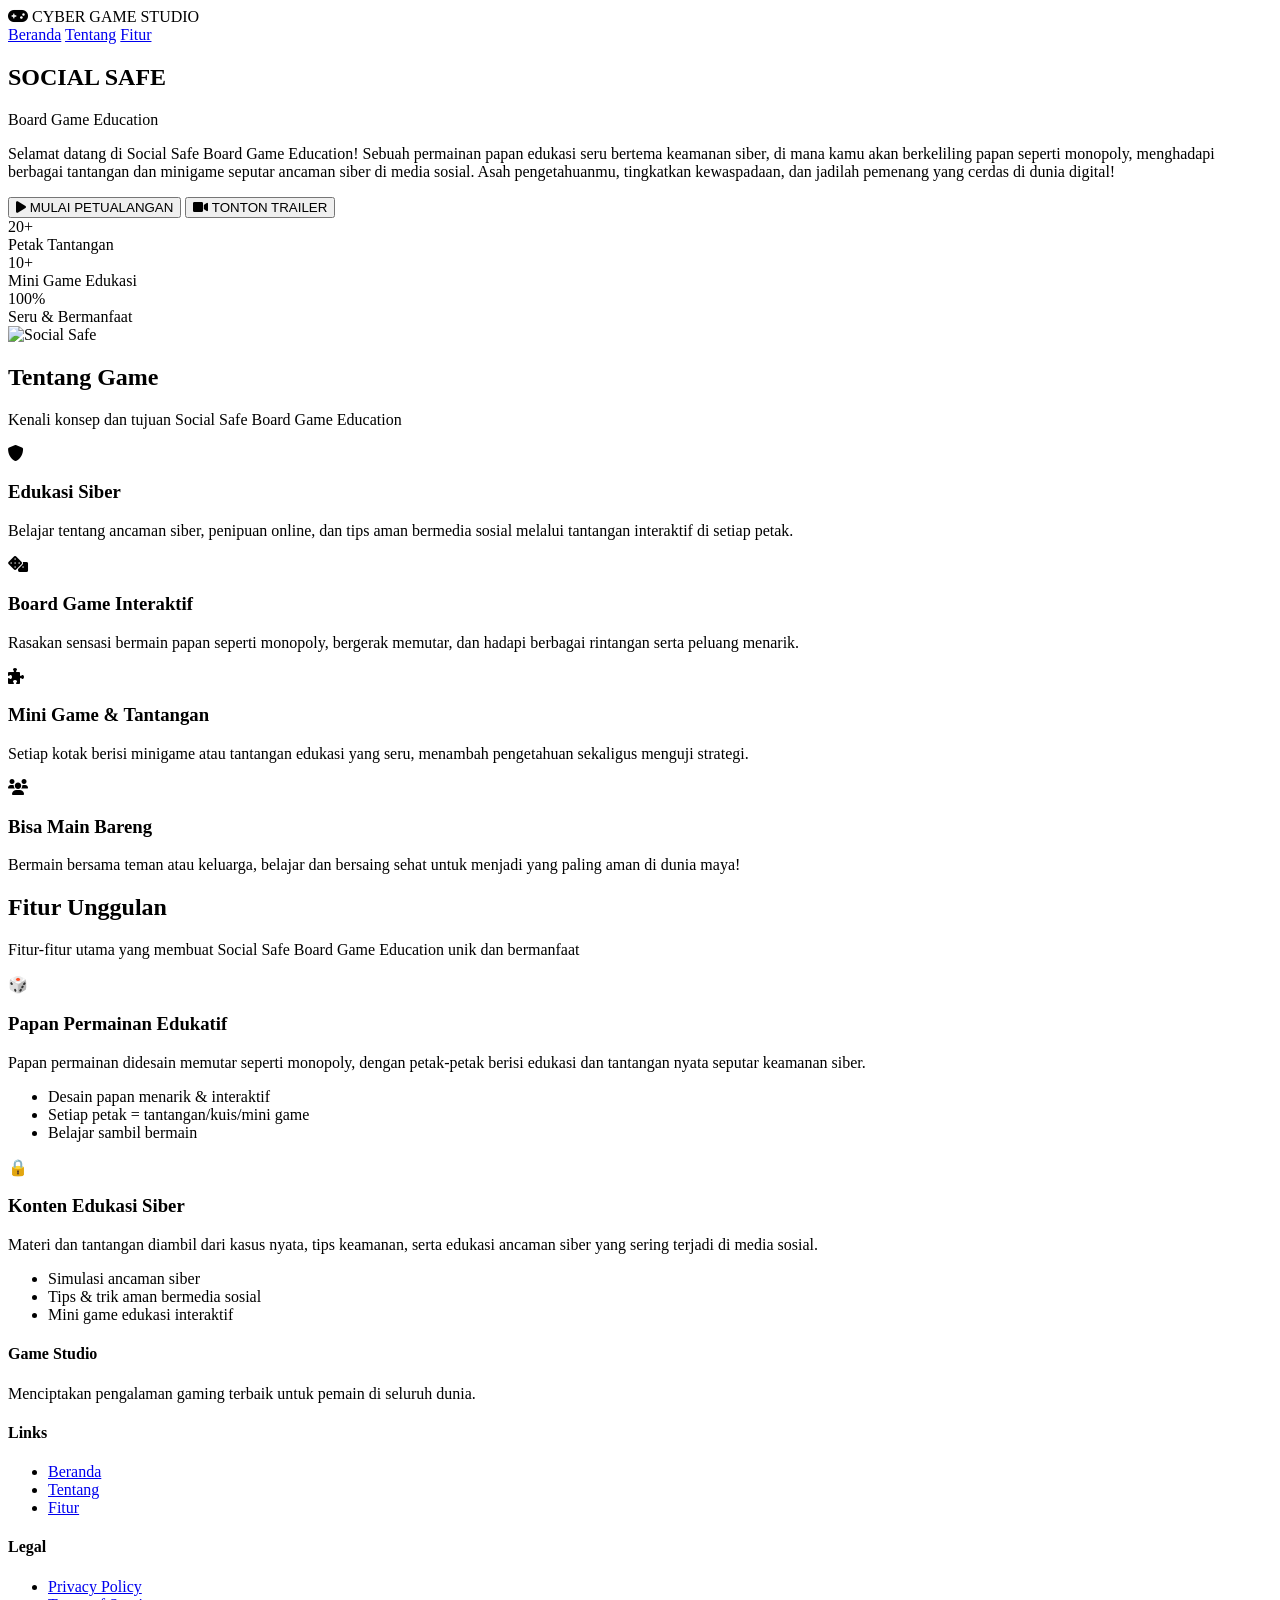
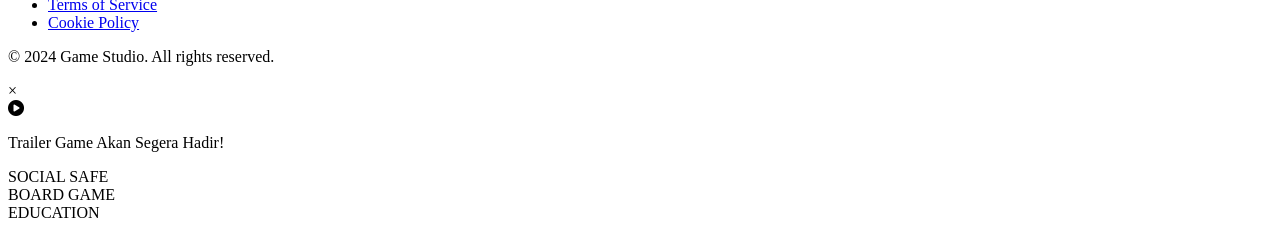
==== index.html @ 61abce4c "1" ====
<!DOCTYPE html>
<html lang="id">
<head>
    <meta charset="UTF-8">
    <meta name="viewport" content="width=device-width, initial-scale=1.0">
    <title>Game Intro - Selamat Datang di Petualangan</title>
    <link rel="stylesheet" href="styles/intro.css">
    <link href="https://fonts.googleapis.com/css2?family=Orbitron:wght@400;700;900&family=Rajdhani:wght@300;400;600;700&display=swap" rel="stylesheet">
    <link rel="stylesheet" href="https://cdnjs.cloudflare.com/ajax/libs/font-awesome/6.0.0/css/all.min.css">
</head>
<body>
    <div class="stars"></div>
    <div class="twinkling"></div>
    
    <div class="container">
        <header class="header">
            <div class="logo">
                <i class="fas fa-gamepad"></i>
                <span>CYBER GAME STUDIO</span>
            </div>
            <nav class="nav">
                <a href="#home" class="nav-link active">Beranda</a>
                <a href="#about" class="nav-link">Tentang</a>
                <a href="#features" class="nav-link">Fitur</a>
            </nav>
        </header>

        <main class="main-content">
            <section id="home" class="hero-section">
                <div class="hero-content">
                    <div class="game-title">
                        <h1 class="title-main">SOCIAL SAFE</h1>
                        <div class="title-subtitle">Board Game Education</div>
                    </div>
                    
                    <div class="hero-description">
                        <p>Selamat datang di Social Safe Board Game Education! Sebuah permainan papan edukasi seru bertema keamanan siber, di mana kamu akan berkeliling papan seperti monopoly, menghadapi berbagai tantangan dan minigame seputar ancaman siber di media sosial. Asah pengetahuanmu, tingkatkan kewaspadaan, dan jadilah pemenang yang cerdas di dunia digital!</p>
                    </div>

                    <div class="cta-buttons">
                        <button class="btn btn-primary" id="playBtn">
                            <i class="fas fa-play"></i>
                            MULAI PETUALANGAN
                        </button>
                        <button class="btn btn-secondary" id="trailerBtn">
                            <i class="fas fa-video"></i>
                            TONTON TRAILER
                        </button>
                    </div>

                    <div class="hero-stats">
                        <div class="stat-item">
                            <div class="stat-number">20+</div>
                            <div class="stat-label">Petak Tantangan</div>
                        </div>
                        <div class="stat-item">
                            <div class="stat-number">10+</div>
                            <div class="stat-label">Mini Game Edukasi</div>
                        </div>
                        <div class="stat-item">
                            <div class="stat-number">100%</div>
                            <div class="stat-label">Seru & Bermanfaat</div>
                        </div>
                    </div>
                </div>

                <div class="hero-visual">
                    <div class="character-container">
                        <img src="assets/images/profil/socialsafe.png" alt="Social Safe" class="hero-main-image">
                        <!-- Floating elements dihapus -->
                    </div>
                </div>
            </section>

            <section id="about" class="about-section">
                <div class="section-header">
                    <h2>Tentang Game</h2>
                    <p>Kenali konsep dan tujuan Social Safe Board Game Education</p>
                </div>
                
                <div class="features-grid">
                    <div class="feature-card">
                        <div class="feature-icon">
                            <i class="fas fa-shield-alt"></i>
                        </div>
                        <h3>Edukasi Siber</h3>
                        <p>Belajar tentang ancaman siber, penipuan online, dan tips aman bermedia sosial melalui tantangan interaktif di setiap petak.</p>
                    </div>
                    
                    <div class="feature-card">
                        <div class="feature-icon">
                            <i class="fas fa-dice"></i>
                        </div>
                        <h3>Board Game Interaktif</h3>
                        <p>Rasakan sensasi bermain papan seperti monopoly, bergerak memutar, dan hadapi berbagai rintangan serta peluang menarik.</p>
                    </div>
                    
                    <div class="feature-card">
                        <div class="feature-icon">
                            <i class="fas fa-puzzle-piece"></i>
                        </div>
                        <h3>Mini Game & Tantangan</h3>
                        <p>Setiap kotak berisi minigame atau tantangan edukasi yang seru, menambah pengetahuan sekaligus menguji strategi.</p>
                    </div>
                    
                    <div class="feature-card">
                        <div class="feature-icon">
                            <i class="fas fa-users"></i>
                        </div>
                        <h3>Bisa Main Bareng</h3>
                        <p>Bermain bersama teman atau keluarga, belajar dan bersaing sehat untuk menjadi yang paling aman di dunia maya!</p>
                    </div>
                </div>
            </section>

            <section id="features" class="features-section">
                <div class="section-header">
                    <h2>Fitur Unggulan</h2>
                    <p>Fitur-fitur utama yang membuat Social Safe Board Game Education unik dan bermanfaat</p>
                </div>
                
                <div class="features-showcase">
                    <div class="feature-showcase-item">
                        <div class="feature-image">
                            <div class="placeholder-image">🎲</div>
                        </div>
                        <div class="feature-content">
                            <h3>Papan Permainan Edukatif</h3>
                            <p>Papan permainan didesain memutar seperti monopoly, dengan petak-petak berisi edukasi dan tantangan nyata seputar keamanan siber.</p>
                            <ul>
                                <li>Desain papan menarik & interaktif</li>
                                <li>Setiap petak = tantangan/kuis/mini game</li>
                                <li>Belajar sambil bermain</li>
                            </ul>
                        </div>
                    </div>
                    
                    <div class="feature-showcase-item reverse">
                        <div class="feature-image">
                            <div class="placeholder-image">🔒</div>
                        </div>
                        <div class="feature-content">
                            <h3>Konten Edukasi Siber</h3>
                            <p>Materi dan tantangan diambil dari kasus nyata, tips keamanan, serta edukasi ancaman siber yang sering terjadi di media sosial.</p>
                            <ul>
                                <li>Simulasi ancaman siber</li>
                                <li>Tips & trik aman bermedia sosial</li>
                                <li>Mini game edukasi interaktif</li>
                            </ul>
                        </div>
                    </div>
                </div>
            </section>

            <footer class="footer">
                <div class="footer-content">
                    <div class="footer-section">
                        <h4>Game Studio</h4>
                        <p>Menciptakan pengalaman gaming terbaik untuk pemain di seluruh dunia.</p>
                    </div>
                    <div class="footer-section">
                        <h4>Links</h4>
                        <ul>
                            <li><a href="#home">Beranda</a></li>
                            <li><a href="#about">Tentang</a></li>
                            <li><a href="#features">Fitur</a></li>
                        </ul>
                    </div>
                    <div class="footer-section">
                        <h4>Legal</h4>
                        <ul>
                            <li><a href="#">Privacy Policy</a></li>
                            <li><a href="#">Terms of Service</a></li>
                            <li><a href="#">Cookie Policy</a></li>
                        </ul>
                    </div>
                </div>
                <div class="footer-bottom">
                    <p>&copy; 2024 Game Studio. All rights reserved.</p>
                </div>
            </footer>
        </main>

        <!-- Modal untuk trailer -->
        <div id="trailerModal" class="modal">
            <div class="modal-content">
                <span class="close">&times;</span>
                <div class="video-placeholder">
                    <i class="fas fa-play-circle"></i>
                    <p>Trailer Game Akan Segera Hadir!</p>
                </div>
            </div>
        </div>

        <div class="loading-overlay" id="loadingOverlay">
            <div class="loading-content">
                <div class="loading-title">
                    <span class="loading-geometry">SOCIAL SAFE</span><br>
                    <span class="loading-vibes">BOARD GAME</span><br>
                    <span class="loading-monster">EDUCATION</span>
                </div>
                <div class="loading-bar">
                    <div class="loading-progress" id="loadingProgress"></div>
                </div>
            </div>
        </div>

        <script src="scripts/intro.js"></script>
    </div>
</body>
</html>
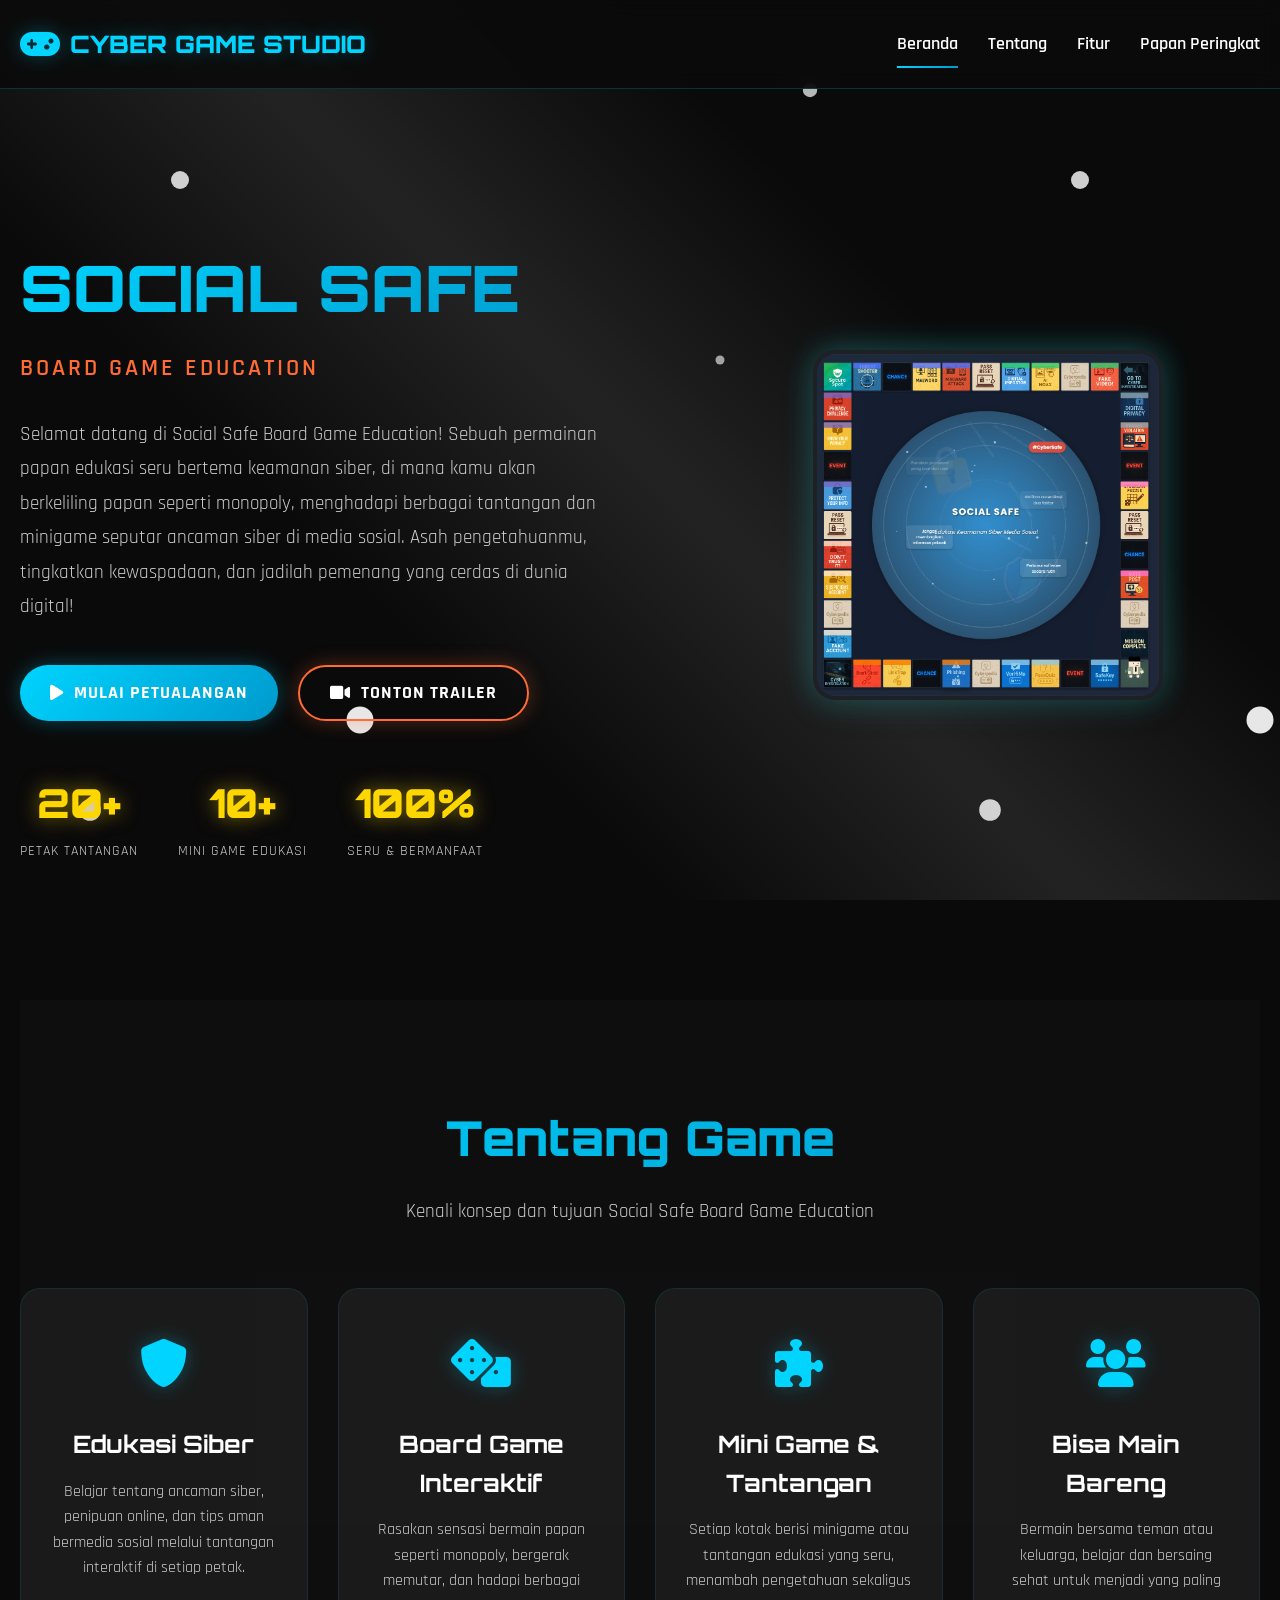
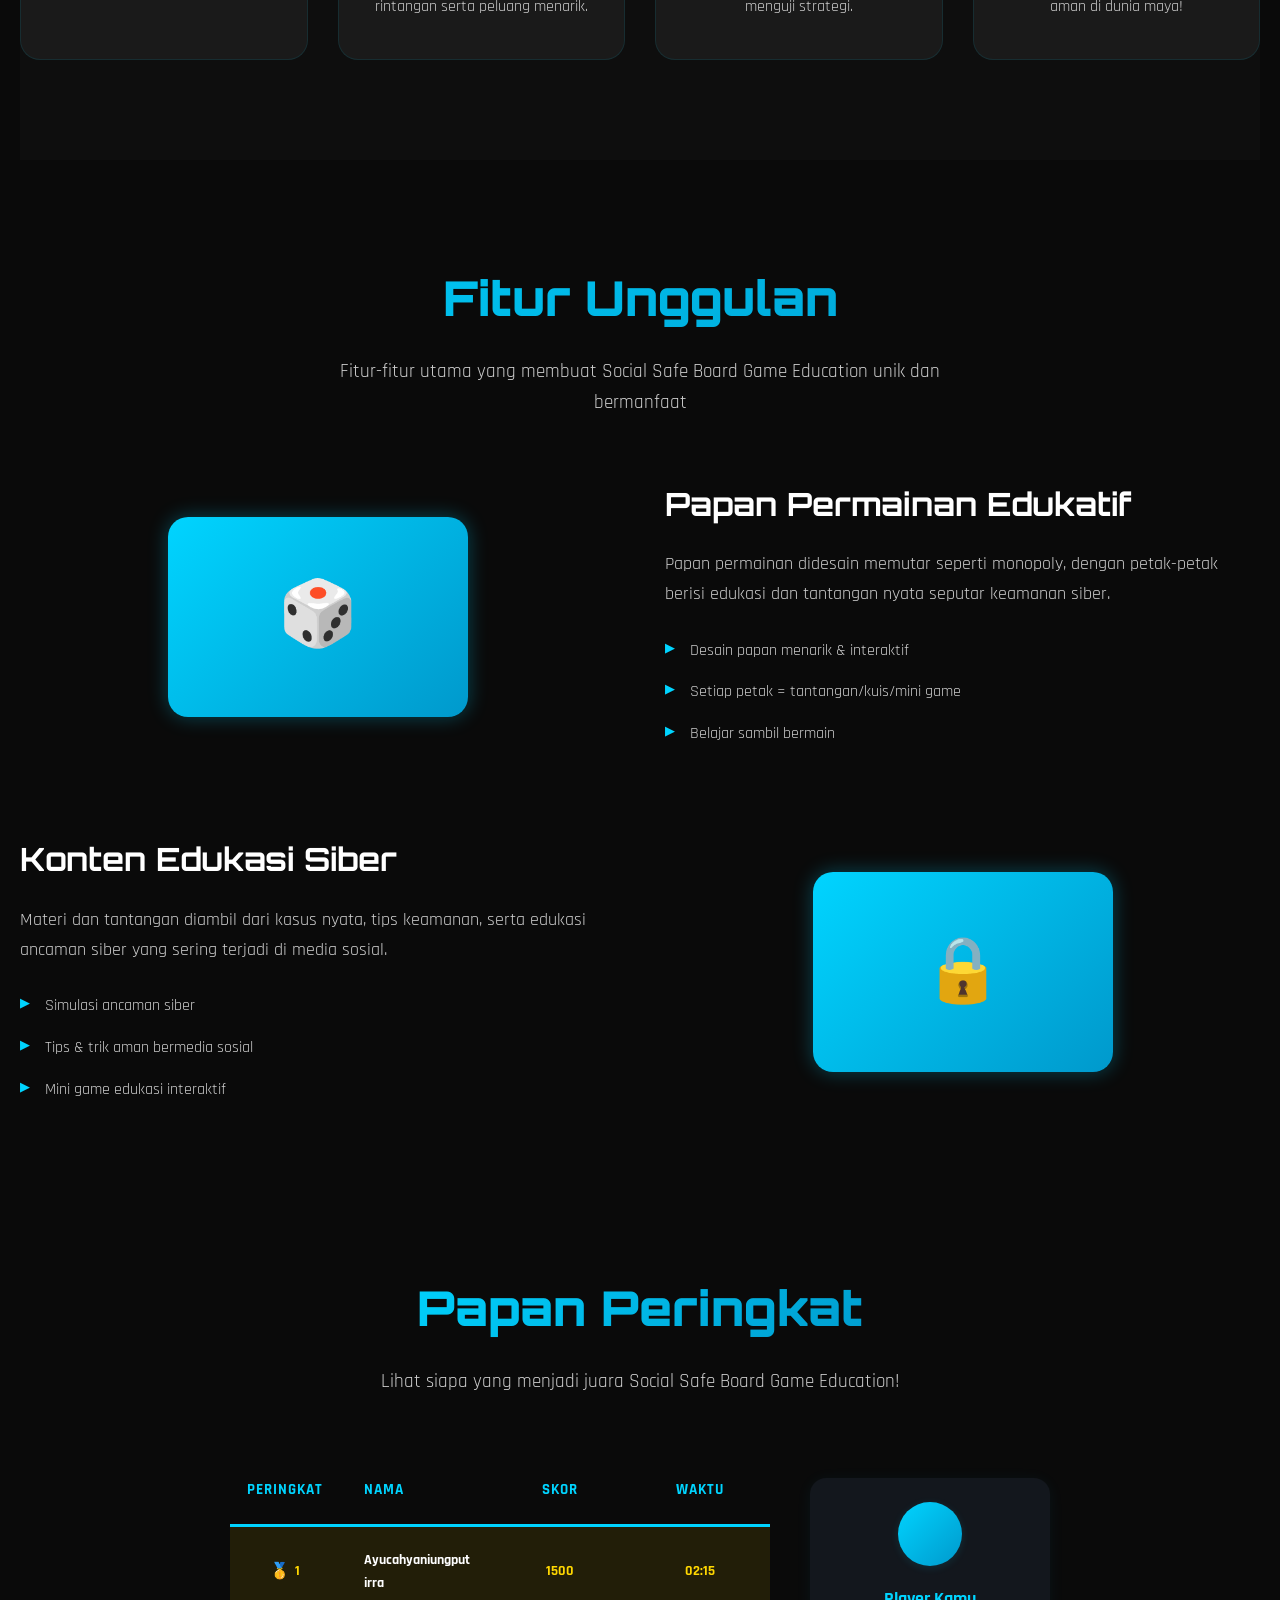
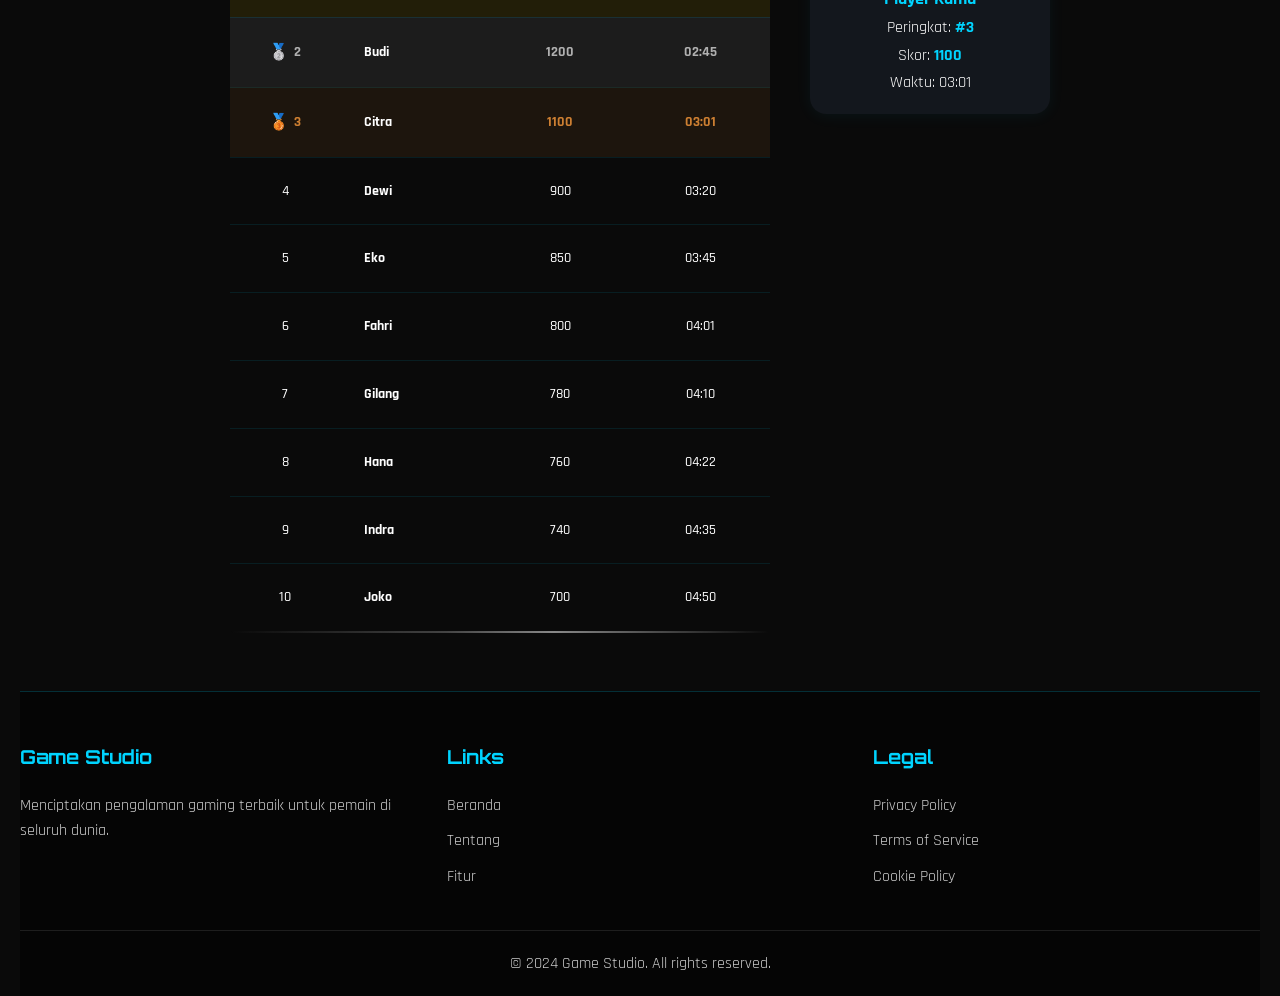
==== commit 6a650ce3: "htmlterbaru" ====
--- a/index.html
+++ b/index.html
@@ -5,6 +5,7 @@
     <meta name="viewport" content="width=device-width, initial-scale=1.0">
     <title>Game Intro - Selamat Datang di Petualangan</title>
     <link rel="stylesheet" href="styles/intro.css">
+    <link rel="stylesheet" href="styles/scrollbar.css">
     <link href="https://fonts.googleapis.com/css2?family=Orbitron:wght@400;700;900&family=Rajdhani:wght@300;400;600;700&display=swap" rel="stylesheet">
     <link rel="stylesheet" href="https://cdnjs.cloudflare.com/ajax/libs/font-awesome/6.0.0/css/all.min.css">
 </head>
@@ -22,6 +23,7 @@
                 <a href="#home" class="nav-link active">Beranda</a>
                 <a href="#about" class="nav-link">Tentang</a>
                 <a href="#features" class="nav-link">Fitur</a>
+                <a href="#leaderboard" class="nav-link">Papan Peringkat</a>
             </nav>
         </header>
 
@@ -152,6 +154,105 @@
                 </div>
             </section>
 
+            <!-- Leaderboard Section Start -->
+            <section id="leaderboard" class="leaderboard-section">
+                <div class="section-header">
+                    <h2>Papan Peringkat</h2>
+                    <p>Lihat siapa yang menjadi juara Social Safe Board Game Education!</p>
+                </div>
+                <div class="leaderboard-wrapper">
+                    <!-- Kolom Kiri: Tabel Peringkat -->
+                    <div class="leaderboard-table-container">
+                        <table class="leaderboard-table">
+                            <thead>
+                                <tr>
+                                    <th>Peringkat</th>
+                                    <th>Nama</th>
+                                    <th>Skor</th>
+                                    <th>Waktu</th>
+                                </tr>
+                            </thead>
+                            <tbody>
+                                <tr class="rank-1">
+                                    <td><span class="medal medal-gold">🥇</span> 1</td>
+                                    <td>Ayucahyaniungputirra</td>
+                                    <td>1500</td>
+                                    <td>02:15</td>
+                                </tr>
+                                <tr class="rank-2">
+                                    <td><span class="medal medal-silver">🥈</span> 2</td>
+                                    <td>Budi</td>
+                                    <td>1200</td>
+                                    <td>02:45</td>
+                                </tr>
+                                <tr class="rank-3">
+                                    <td><span class="medal medal-bronze">🥉</span> 3</td>
+                                    <td>Citra</td>
+                                    <td>1100</td>
+                                    <td>03:01</td>
+                                </tr>
+                                <tr>
+                                    <td>4</td>
+                                    <td>Dewi</td>
+                                    <td>900</td>
+                                    <td>03:20</td>
+                                </tr>
+                                <tr>
+                                    <td>5</td>
+                                    <td>Eko</td>
+                                    <td>850</td>
+                                    <td>03:45</td>
+                                </tr>
+                                <tr>
+                                    <td>6</td>
+                                    <td>Fahri</td>
+                                    <td>800</td>
+                                    <td>04:01</td>
+                                </tr>
+                                <tr>
+                                    <td>7</td>
+                                    <td>Gilang</td>
+                                    <td>780</td>
+                                    <td>04:10</td>
+                                </tr>
+                                <tr>
+                                    <td>8</td>
+                                    <td>Hana</td>
+                                    <td>760</td>
+                                    <td>04:22</td>
+                                </tr>
+                                <tr>
+                                    <td>9</td>
+                                    <td>Indra</td>
+                                    <td>740</td>
+                                    <td>04:35</td>
+                                </tr>
+                                <tr>
+                                    <td>10</td>
+                                    <td>Joko</td>
+                                    <td>700</td>
+                                    <td>04:50</td>
+                                </tr>
+                            </tbody>
+                        </table>
+                        <div class="leaderboard-divider"></div>
+                    </div>
+                    <!-- Kolom Kanan: Profil Player -->
+                    <div class="leaderboard-profile">
+                        <div class="profile-card">
+                            <div class="profile-avatar"></div>
+                            <div class="profile-info">
+                                <div class="profile-name">Player Kamu</div>
+                                <div class="profile-rank">Peringkat: <span>#3</span></div>
+                                <div class="profile-score">Skor: <span>1100</span></div>
+                                <div class="profile-time">Waktu: <span>03:01</span></div>
+                            </div>
+                        </div>
+                    </div>
+                </div>
+            </section>
+            <!-- Leaderboard Section End -->
+
             <footer class="footer">
                 <div class="footer-content">
                     <div class="footer-section">
--- a/styles/intro.css
+++ b/styles/intro.css
@@ -0,0 +1,1375 @@
+/* Reset dan Base Styles */
+* {
+    margin: 0;
+    padding: 0;
+    box-sizing: border-box;
+    scrollbar-width: none; /* Firefox */
+    -ms-overflow-style: none; /* Internet Explorer 10+ */
+}
+
+*::-webkit-scrollbar {
+    display: none; /* Chrome, Safari, Opera */
+}
+
+:root {
+    --primary-color: #00d4ff;
+    --secondary-color: #ff6b35;
+    --accent-color: #ffd700;
+    --dark-bg: #0a0a0a;
+    --darker-bg: #050505;
+    --text-light: #ffffff;
+    --text-gray: #cccccc;
+    --gradient-primary: linear-gradient(135deg, #00d4ff 0%, #0099cc 100%);
+    --gradient-secondary: linear-gradient(135deg, #ff6b35 0%, #ff4500 100%);
+    --gradient-accent: linear-gradient(135deg, #ffd700 0%, #ffb347 100%);
+    --shadow-glow: 0 0 20px rgba(0, 212, 255, 0.3);
+    --shadow-glow-secondary: 0 0 20px rgba(255, 107, 53, 0.3);
+}
+
+body {
+    font-family: 'Rajdhani', sans-serif;
+    background: var(--dark-bg);
+    color: var(--text-light);
+    overflow-x: hidden;
+    line-height: 1.6;
+    scrollbar-width: none;
+    -ms-overflow-style: none;
+}
+
+body::-webkit-scrollbar {
+    display: none;
+}
+
+/* Animated Background */
+.stars {
+    position: fixed;
+    top: 0;
+    left: 0;
+    width: 100%;
+    height: 100%;
+    background: transparent url('data:image/svg+xml,<svg xmlns="http://www.w3.org/2000/svg" viewBox="0 0 100 100"><circle cx="20" cy="20" r="1" fill="white" opacity="0.8"/><circle cx="80" cy="40" r="0.5" fill="white" opacity="0.6"/><circle cx="40" cy="80" r="1.5" fill="white" opacity="0.9"/><circle cx="90" cy="10" r="0.8" fill="white" opacity="0.7"/><circle cx="10" cy="90" r="1.2" fill="white" opacity="0.8"/></svg>') repeat;
+    animation: twinkle 20s linear infinite;
+    z-index: -2;
+}
+
+.twinkling {
+    position: fixed;
+    top: 0;
+    left: 0;
+    width: 100%;
+    height: 100%;
+    background: linear-gradient(45deg, transparent 30%, rgba(255, 255, 255, 0.1) 50%, transparent 70%);
+    animation: twinkle 15s ease-in-out infinite;
+    z-index: -1;
+}
+
+@keyframes twinkle {
+    0%, 100% { opacity: 0.3; }
+    50% { opacity: 0.8; }
+}
+
+/* Container */
+.container {
+    max-width: 1400px;
+    margin: 0 auto;
+    padding: 0 20px;
+}
+
+/* Header */
+.header {
+    display: flex;
+    justify-content: space-between;
+    align-items: center;
+    padding: 20px 20px;
+    position: fixed;
+    top: 0;
+    left: 0;
+    right: 0;
+    z-index: 1000;
+    background: rgba(10, 10, 10, 0.9);
+    backdrop-filter: blur(10px);
+    border-bottom: 1px solid rgba(0, 212, 255, 0.2);
+    transition: all 0.3s ease;
+}
+
+.logo {
+    display: flex;
+    align-items: center;
+    gap: 10px;
+    font-family: 'Orbitron', monospace;
+    font-weight: 900;
+    font-size: 1.5rem;
+    color: var(--primary-color);
+    text-shadow: var(--shadow-glow);
+}
+
+.logo i {
+    font-size: 2rem;
+    animation: pulse 2s ease-in-out infinite;
+}
+
+@keyframes pulse {
+    0%, 100% { transform: scale(1); }
+    50% { transform: scale(1.1); }
+}
+
+.nav {
+    display: flex;
+    gap: 30px;
+}
+
+.nav-link {
+    color: var(--text-light);
+    text-decoration: none;
+    font-weight: 600;
+    font-size: 1.1rem;
+    position: relative;
+    transition: all 0.3s ease;
+    padding: 10px 0;
+}
+
+.nav-link::after {
+    content: '';
+    position: absolute;
+    bottom: 0;
+    left: 0;
+    width: 0;
+    height: 2px;
+    background: var(--gradient-primary);
+    transition: width 0.3s ease;
+}
+
+.nav-link:hover::after,
+.nav-link.active::after {
+    width: 100%;
+}
+
+.nav-link:hover {
+    color: var(--primary-color);
+    text-shadow: var(--shadow-glow);
+}
+
+/* Main Content */
+.main-content {
+    padding-top: 100px;
+}
+
+/* Hero Section */
+.hero-section {
+    min-height: 100vh;
+    display: flex;
+    align-items: center;
+    justify-content: space-between;
+    gap: 50px;
+    padding: 50px 0;
+}
+
+.hero-content {
+    flex: 1;
+    max-width: 600px;
+}
+
+.game-title {
+    margin-bottom: 30px;
+}
+
+.title-main {
+    font-family: 'Orbitron', monospace;
+    font-size: 4rem;
+    font-weight: 900;
+    background: var(--gradient-primary);
+    -webkit-background-clip: text;
+    -webkit-text-fill-color: transparent;
+    background-clip: text;
+    margin-bottom: 10px;
+    animation: glow 2s ease-in-out infinite alternate;
+}
+
+@keyframes glow {
+    from { text-shadow: 0 0 20px rgba(0, 212, 255, 0.5); }
+    to { text-shadow: 0 0 30px rgba(0, 212, 255, 0.8), 0 0 40px rgba(0, 212, 255, 0.3); }
+}
+
+.title-subtitle {
+    font-size: 1.5rem;
+    color: var(--secondary-color);
+    font-weight: 600;
+    text-transform: uppercase;
+    letter-spacing: 3px;
+    animation: slideInLeft 1s ease-out;
+}
+
+@keyframes slideInLeft {
+    from {
+        opacity: 0;
+        transform: translateX(-50px);
+    }
+    to {
+        opacity: 1;
+        transform: translateX(0);
+    }
+}
+
+.hero-description {
+    margin-bottom: 40px;
+    font-size: 1.2rem;
+    color: var(--text-gray);
+    line-height: 1.8;
+    animation: fadeInUp 1s ease-out 0.3s both;
+}
+
+@keyframes fadeInUp {
+    from {
+        opacity: 0;
+        transform: translateY(30px);
+    }
+    to {
+        opacity: 1;
+        transform: translateY(0);
+    }
+}
+
+.cta-buttons {
+    display: flex;
+    gap: 20px;
+    margin-bottom: 50px;
+    animation: fadeInUp 1s ease-out 0.6s both;
+}
+
+.btn {
+    padding: 15px 30px;
+    border: none;
+    border-radius: 50px;
+    font-family: 'Rajdhani', sans-serif;
+    font-weight: 700;
+    font-size: 1.1rem;
+    text-transform: uppercase;
+    letter-spacing: 1px;
+    cursor: pointer;
+    transition: all 0.3s ease;
+    display: flex;
+    align-items: center;
+    gap: 10px;
+    position: relative;
+    overflow: hidden;
+}
+
+.btn::before {
+    content: '';
+    position: absolute;
+    top: 0;
+    left: -100%;
+    width: 100%;
+    height: 100%;
+    background: linear-gradient(90deg, transparent, rgba(255, 255, 255, 0.2), transparent);
+    transition: left 0.5s ease;
+}
+
+.btn:hover::before {
+    left: 100%;
+}
+
+.btn-primary {
+    background: var(--gradient-primary);
+    color: var(--text-light);
+    box-shadow: var(--shadow-glow);
+}
+
+.btn-primary:hover {
+    transform: translateY(-3px);
+    box-shadow: 0 10px 30px rgba(0, 212, 255, 0.4);
+}
+
+.btn-secondary {
+    background: transparent;
+    color: var(--text-light);
+    border: 2px solid var(--secondary-color);
+    box-shadow: var(--shadow-glow-secondary);
+}
+
+.btn-secondary:hover {
+    background: var(--gradient-secondary);
+    transform: translateY(-3px);
+    box-shadow: 0 10px 30px rgba(255, 107, 53, 0.4);
+}
+
+.hero-stats {
+    display: flex;
+    gap: 40px;
+    animation: fadeInUp 1s ease-out 0.9s both;
+}
+
+.stat-item {
+    text-align: center;
+}
+
+.stat-number {
+    font-family: 'Orbitron', monospace;
+    font-size: 2.5rem;
+    font-weight: 900;
+    color: var(--accent-color);
+    text-shadow: 0 0 20px rgba(255, 215, 0, 0.5);
+    margin-bottom: 5px;
+}
+
+.stat-label {
+    font-size: 0.9rem;
+    color: var(--text-gray);
+    text-transform: uppercase;
+    letter-spacing: 1px;
+}
+
+/* Hero Visual */
+.hero-visual {
+    flex: 1;
+    display: flex;
+    justify-content: center;
+    align-items: center;
+    position: relative;
+}
+
+.character-container {
+    position: relative;
+    width: 300px;
+    height: 400px;
+}
+
+.character {
+    position: relative;
+    width: 100%;
+    height: 100%;
+    animation: float 3s ease-in-out infinite;
+}
+
+@keyframes float {
+    0%, 100% { transform: translateY(0px); }
+    50% { transform: translateY(-20px); }
+}
+
+.character-body {
+    position: absolute;
+    bottom: 0;
+    left: 50%;
+    transform: translateX(-50%);
+    width: 80px;
+    height: 120px;
+    background: var(--gradient-primary);
+    border-radius: 40px 40px 20px 20px;
+    box-shadow: var(--shadow-glow);
+}
+
+.character-head {
+    position: absolute;
+    bottom: 120px;
+    left: 50%;
+    transform: translateX(-50%);
+    width: 60px;
+    height: 60px;
+    background: var(--gradient-secondary);
+    border-radius: 50%;
+    box-shadow: var(--shadow-glow-secondary);
+}
+
+.character-weapon {
+    position: absolute;
+    top: 50%;
+    right: -20px;
+    width: 100px;
+    height: 10px;
+    background: var(--gradient-accent);
+    border-radius: 5px;
+    transform: rotate(-45deg);
+    box-shadow: 0 0 20px rgba(255, 215, 0, 0.5);
+    animation: swing 2s ease-in-out infinite;
+}
+
+@keyframes swing {
+    0%, 100% { transform: rotate(-45deg); }
+    50% { transform: rotate(-35deg); }
+}
+
+.floating-elements {
+    position: absolute;
+    top: 0;
+    left: 0;
+    width: 100%;
+    height: 100%;
+}
+
+/* Hilangkan animasi pada .floating-item */
+.floating-item {
+    /* Hapus animation dan transform */
+    position: absolute;
+    font-size: 2rem;
+    /* Atur posisi jika perlu, tapi tanpa animasi */
+}
+/* Hapus @keyframes atau aturan animasi floating jika ada */
+
+.floating-item:nth-child(1) { top: 10%; left: 10%; }
+.floating-item:nth-child(2) { top: 20%; right: 15%; }
+.floating-item:nth-child(3) { bottom: 30%; left: 5%; }
+.floating-item:nth-child(4) { bottom: 20%; right: 10%; }
+
+/* Section Styles */
+.section-header {
+    text-align: center;
+    margin-bottom: 60px;
+}
+
+.section-header h2 {
+    font-family: 'Orbitron', monospace;
+    font-size: 3rem;
+    font-weight: 900;
+    background: var(--gradient-primary);
+    -webkit-background-clip: text;
+    -webkit-text-fill-color: transparent;
+    background-clip: text;
+    margin-bottom: 20px;
+}
+
+.section-header p {
+    font-size: 1.2rem;
+    color: var(--text-gray);
+    max-width: 600px;
+    margin: 0 auto;
+}
+
+/* About Section */
+.about-section {
+    padding: 100px 0;
+    background: rgba(255, 255, 255, 0.02);
+}
+
+.features-grid {
+    display: grid;
+    grid-template-columns: repeat(auto-fit, minmax(280px, 1fr));
+    gap: 30px;
+}
+
+.feature-card {
+    background: rgba(255, 255, 255, 0.05);
+    padding: 40px 30px;
+    border-radius: 20px;
+    text-align: center;
+    border: 1px solid rgba(0, 212, 255, 0.1);
+    transition: all 0.3s ease;
+    position: relative;
+    overflow: hidden;
+}
+
+.feature-card::before {
+    content: '';
+    position: absolute;
+    top: 0;
+    left: -100%;
+    width: 100%;
+    height: 100%;
+    background: linear-gradient(90deg, transparent, rgba(0, 212, 255, 0.1), transparent);
+    transition: left 0.5s ease;
+}
+
+.feature-card:hover::before {
+    left: 100%;
+}
+
+.feature-card:hover {
+    transform: translateY(-10px);
+    border-color: var(--primary-color);
+    box-shadow: var(--shadow-glow);
+}
+
+.feature-icon {
+    font-size: 3rem;
+    color: var(--primary-color);
+    margin-bottom: 20px;
+    text-shadow: var(--shadow-glow);
+}
+
+.feature-card h3 {
+    font-family: 'Orbitron', monospace;
+    font-size: 1.5rem;
+    margin-bottom: 15px;
+    color: var(--text-light);
+}
+
+.feature-card p {
+    color: var(--text-gray);
+    line-height: 1.6;
+}
+
+/* Features Section */
+.features-section {
+    padding: 100px 0;
+}
+
+.features-showcase {
+    display: flex;
+    flex-direction: column;
+    gap: 80px;
+}
+
+.feature-showcase-item {
+    display: flex;
+    align-items: center;
+    gap: 50px;
+}
+
+.feature-showcase-item.reverse {
+    flex-direction: row-reverse;
+}
+
+.feature-image {
+    flex: 1;
+    display: flex;
+    justify-content: center;
+}
+
+.placeholder-image {
+    width: 300px;
+    height: 200px;
+    background: var(--gradient-primary);
+    border-radius: 20px;
+    display: flex;
+    align-items: center;
+    justify-content: center;
+    font-size: 4rem;
+    box-shadow: var(--shadow-glow);
+    animation: pulse 2s ease-in-out infinite;
+}
+
+.feature-content {
+    flex: 1;
+}
+
+.feature-content h3 {
+    font-family: 'Orbitron', monospace;
+    font-size: 2rem;
+    margin-bottom: 20px;
+    color: var(--text-light);
+}
+
+.feature-content p {
+    font-size: 1.1rem;
+    color: var(--text-gray);
+    margin-bottom: 20px;
+    line-height: 1.7;
+}
+
+.feature-content ul {
+    list-style: none;
+}
+
+.feature-content li {
+    padding: 8px 0;
+    color: var(--text-gray);
+    position: relative;
+    padding-left: 25px;
+}
+
+.feature-content li::before {
+    content: '▶';
+    position: absolute;
+    left: 0;
+    color: var(--primary-color);
+    font-size: 0.8rem;
+}
+
+/* Contact Section */
+.contact-section {
+    padding: 100px 0;
+    background: rgba(255, 255, 255, 0.02);
+}
+
+.contact-content {
+    display: flex;
+    justify-content: space-between;
+    align-items: center;
+    gap: 50px;
+}
+
+.contact-info {
+    flex: 1;
+}
+
+.contact-item {
+    display: flex;
+    align-items: center;
+    gap: 20px;
+    margin-bottom: 30px;
+    padding: 20px;
+    background: rgba(255, 255, 255, 0.05);
+    border-radius: 15px;
+    border: 1px solid rgba(0, 212, 255, 0.1);
+    transition: all 0.3s ease;
+}
+
+.contact-item:hover {
+    border-color: var(--primary-color);
+    box-shadow: var(--shadow-glow);
+    transform: translateX(10px);
+}
+
+.contact-item i {
+    font-size: 2rem;
+    color: var(--primary-color);
+    text-shadow: var(--shadow-glow);
+}
+
+.contact-item h4 {
+    font-family: 'Orbitron', monospace;
+    margin-bottom: 5px;
+    color: var(--text-light);
+}
+
+.contact-item p {
+    color: var(--text-gray);
+}
+
+.social-links {
+    display: flex;
+    gap: 20px;
+    flex-wrap: wrap;
+}
+
+.social-link {
+    width: 60px;
+    height: 60px;
+    background: var(--gradient-primary);
+    border-radius: 50%;
+    display: flex;
+    align-items: center;
+    justify-content: center;
+    color: var(--text-light);
+    text-decoration: none;
+    font-size: 1.5rem;
+    transition: all 0.3s ease;
+    box-shadow: var(--shadow-glow);
+}
+
+.social-link:hover {
+    transform: translateY(-5px) scale(1.1);
+    box-shadow: 0 10px 30px rgba(0, 212, 255, 0.4);
+}
+
+/* Footer */
+.footer {
+    background: var(--darker-bg);
+    padding: 50px 0 20px;
+    border-top: 1px solid rgba(0, 212, 255, 0.2);
+}
+
+.footer-content {
+    display: grid;
+    grid-template-columns: repeat(auto-fit, minmax(250px, 1fr));
+    gap: 40px;
+    margin-bottom: 30px;
+}
+
+.footer-section h4 {
+    font-family: 'Orbitron', monospace;
+    color: var(--primary-color);
+    margin-bottom: 20px;
+    font-size: 1.2rem;
+}
+
+.footer-section p {
+    color: var(--text-gray);
+    line-height: 1.6;
+}
+
+.footer-section ul {
+    list-style: none;
+}
+
+.footer-section li {
+    margin-bottom: 10px;
+}
+
+.footer-section a {
+    color: var(--text-gray);
+    text-decoration: none;
+    transition: color 0.3s ease;
+}
+
+.footer-section a:hover {
+    color: var(--primary-color);
+}
+
+.footer-bottom {
+    text-align: center;
+    padding-top: 20px;
+    border-top: 1px solid rgba(255, 255, 255, 0.1);
+    color: var(--text-gray);
+}
+
+/* Modal */
+.modal {
+    display: none;
+    position: fixed;
+    z-index: 2000;
+    left: 0;
+    top: 0;
+    width: 100%;
+    height: 100%;
+    background-color: rgba(0, 0, 0, 0.8);
+    backdrop-filter: blur(5px);
+}
+
+.modal-content {
+    background: var(--darker-bg);
+    margin: 5% auto;
+    padding: 30px;
+    border: 1px solid var(--primary-color);
+    border-radius: 20px;
+    width: 80%;
+    max-width: 600px;
+    position: relative;
+    box-shadow: var(--shadow-glow);
+}
+
+.close {
+    color: var(--text-gray);
+    float: right;
+    font-size: 2rem;
+    font-weight: bold;
+    cursor: pointer;
+    transition: color 0.3s ease;
+}
+
+.close:hover {
+    color: var(--primary-color);
+}
+
+.video-placeholder {
+    text-align: center;
+    padding: 60px 20px;
+    color: var(--text-gray);
+}
+
+.video-placeholder i {
+    font-size: 4rem;
+    color: var(--primary-color);
+    margin-bottom: 20px;
+    display: block;
+}
+
+/* Responsive Design */
+@media (max-width: 768px) {
+    .header {
+        flex-direction: column;
+        gap: 20px;
+        padding: 15px 20px;
+    }
+    
+    .nav {
+        gap: 20px;
+    }
+    
+    .hero-section {
+        flex-direction: column;
+        text-align: center;
+        gap: 30px;
+    }
+    
+    .title-main {
+        font-size: 2.5rem;
+    }
+    
+    .cta-buttons {
+        flex-direction: column;
+        align-items: center;
+    }
+    
+    .hero-stats {
+        justify-content: center;
+    }
+    
+    .feature-showcase-item,
+    .feature-showcase-item.reverse {
+        flex-direction: column;
+        text-align: center;
+    }
+    
+    .contact-content {
+        flex-direction: column;
+        text-align: center;
+    }
+    
+    .social-links {
+        justify-content: center;
+    }
+}
+
+@media (max-width: 480px) {
+    .container {
+        padding: 0 15px;
+    }
+    
+    .title-main {
+        font-size: 2rem;
+    }
+    
+    .hero-stats {
+        flex-direction: column;
+        gap: 20px;
+    }
+    
+    .features-grid {
+        grid-template-columns: 1fr;
+    }
+    
+    .header {
+        padding: 15px 15px;
+    }
+}
+
+/* Scroll Animations */
+.fade-in {
+    opacity: 0;
+    transform: translateY(30px);
+    transition: all 0.6s ease;
+}
+
+.fade-in.visible {
+    opacity: 1;
+    transform: translateY(0);
+}
+
+/* Smooth Scrolling */
+html {
+    scroll-behavior: smooth;
+    scrollbar-width: none;
+    -ms-overflow-style: none;
+}
+
+html::-webkit-scrollbar {
+    display: none;
+}
+
+/* Loading Animation */
+.loading {
+    position: fixed;
+    top: 0;
+    left: 0;
+    width: 100%;
+    height: 100%;
+    background: var(--dark-bg);
+    display: flex;
+    justify-content: center;
+    align-items: center;
+    z-index: 9999;
+    transition: opacity 0.5s ease;
+}
+
+.loading.hidden {
+    opacity: 0;
+    pointer-events: none;
+}
+
+.loading-spinner {
+    width: 50px;
+    height: 50px;
+    border: 3px solid rgba(0, 212, 255, 0.3);
+    border-top: 3px solid var(--primary-color);
+    border-radius: 50%;
+    animation: spin 1s linear infinite;
+}
+
+@keyframes spin {
+    0% { transform: rotate(0deg); }
+    100% { transform: rotate(360deg); }
+}
+
+/* Loading Overlay */
+.loading-overlay {
+    position: fixed;
+    top: 0;
+    left: 0;
+    width: 100vw;
+    height: 100vh;
+    background: radial-gradient(ellipse at 60% 30%, #1a2233 0%, #0a0f18 60%, #0a0f18 100%);
+    z-index: 3000;
+    display: flex;
+    align-items: center;
+    justify-content: center;
+    flex-direction: column;
+    transition: opacity 0.5s;
+    overflow: hidden;
+}
+.loading-overlay::before {
+    content: '';
+    position: absolute;
+    top: -10%;
+    left: -10%;
+    width: 120vw;
+    height: 120vh;
+    background: url('data:image/svg+xml;utf8,<svg width="100%25" height="100%25" xmlns="http://www.w3.org/2000/svg"><radialGradient id="g1" cx="60%" cy="30%" r="80%"><stop offset="0%25" stop-color="%236a1a4c" stop-opacity="0.5"/><stop offset="60%25" stop-color="%230a0f18" stop-opacity="0.2"/><stop offset="100%25" stop-color="%230a0f18" stop-opacity="0.0"/></radialGradient><ellipse cx="60%" cy="30%" rx="60%" ry="30%" fill="url(%23g1)"/><radialGradient id="g2" cx="80%" cy="10%" r="60%"><stop offset="0%25" stop-color="%2300bfff" stop-opacity="0.25"/><stop offset="100%25" stop-color="%230a0f18" stop-opacity="0.0"/></radialGradient><ellipse cx="80%" cy="10%" rx="40%" ry="20%" fill="url(%23g2)"/><radialGradient id="g3" cx="20%" cy="60%" r="50%"><stop offset="0%25" stop-color="%236a1a4c" stop-opacity="0.3"/><stop offset="100%25" stop-color="%230a0f18" stop-opacity="0.0"/></radialGradient><ellipse cx="20%" cy="60%" rx="30%" ry="15%" fill="url(%23g3)"/></svg>');
+    background-size: cover;
+    background-repeat: no-repeat;
+    z-index: 1;
+    pointer-events: none;
+    opacity: 0.85;
+}
+.loading-content {
+    position: relative;
+    z-index: 2;
+}
+.loading-logo {
+    width: 180px;
+    max-width: 60vw;
+    margin-bottom: 30px;
+    filter: drop-shadow(0 0 30px #00d4ff88);
+}
+.loading-bar {
+    width: 350px;
+    max-width: 80vw;
+    height: 28px;
+    background: #fff;
+    border-radius: 3px;
+    box-shadow: 0 2px 10px #0008;
+    overflow: hidden;
+    border: 2px solid #222;
+    position: relative;
+}
+.loading-progress {
+    height: 100%;
+    width: 0%;
+    background: #0a0f18;
+    border-right: 4px solid #222;
+    transition: width 0.3s;
+}
+
+@media (max-width: 480px) {
+    .loading-logo {
+        width: 120px;
+    }
+    .loading-bar {
+        width: 200px;
+        height: 18px;
+    }
+}
+
+.loading-title {
+    text-align: center;
+    margin-bottom: 30px;
+    font-family: 'Orbitron', 'Rajdhani', Arial, sans-serif;
+}
+.loading-geometry, .loading-vibes, .loading-monster {
+    display: inline-block;
+    background: linear-gradient(90deg, #3cf4ff 0%, #fff 40%, #ffeb3b 80%, #ff00cc 100%, #bbb 0%, #bbb 100%);
+    background-size: 0% 100%;
+    background-repeat: no-repeat;
+    -webkit-background-clip: text;
+    -webkit-text-fill-color: transparent;
+    background-clip: text;
+    color: transparent;
+    transition: background-size 0.2s;
+}
+.loading-geometry {
+    font-size: 1.5rem;
+    font-weight: 900;
+    letter-spacing: 0.15em;
+    color: #3cf4ff;
+    text-shadow:
+        0 0 8px #3cf4ff,
+        0 0 16px #3cf4ff,
+        0 0 32px #0ff,
+        0 0 48px #0ff;
+    filter: brightness(1.2);
+}
+.loading-vibes {
+    font-size: 1rem;
+    font-weight: 700;
+    letter-spacing: 0.4em;
+    color: #fff;
+    text-shadow: 0 2px 8px #00eaff99;
+    border-bottom: 3px solid #3cf4ff;
+    border-top: 3px solid #3cf4ff;
+    padding: 0 18px;
+    margin: 0 0 6px 0;
+}
+.loading-monster {
+    font-size: 0.95rem;
+    font-weight: 900;
+    letter-spacing: 0.12em;
+    color: #ffeb3b;
+    text-shadow:
+        0 0 6px #ffeb3b,
+        0 0 12px #ff00cc,
+        0 0 18px #ff00cc;
+    filter: brightness(1.1);
+}
+
+.loading-overlay.hide {
+    opacity: 0;
+    pointer-events: none;
+    visibility: hidden;
+    transition: opacity 0.5s, visibility 0.5s;
+} 
+
+.hero-main-image {
+    width: 350px;
+    max-width: 95vw;
+    height: auto;
+    display: block;
+    margin: 0 auto;
+    box-shadow: 0 8px 32px rgba(0,0,0,0.18), 0 0 32px 0 #3cf4ff55;
+    border-radius: 22px;
+    background: #101828;
+    border: 4px solid #222c;
+    transition: transform 0.3s, box-shadow 0.3s;
+}
+.hero-main-image:hover {
+    transform: scale(1.05) rotate(-2deg);
+    box-shadow: 0 16px 48px 0 #3cf4ff99, 0 0 64px 0 #ffeb3b55;
+}
+
+@keyframes floatY {
+    0% { transform: translateY(0); }
+    50% { transform: translateY(-18px); }
+    100% { transform: translateY(0); }
+}
+
+@media (max-width: 900px) {
+    .hero-main-image {
+        width: 220px;
+    }
+}
+@media (max-width: 600px) {
+    .hero-main-image {
+        width: 100%;
+        max-width: 320px;
+    }
+} 
+
+/* Leaderboard Section Styles - Simpel Elegan */
+.leaderboard-section {
+    margin: 60px 0 0 0;
+    display: flex;
+    flex-direction: column;
+    align-items: center;
+    justify-content: center;
+}
+.leaderboard-section .section-header {
+    margin-bottom: 24px;
+}
+.leaderboard {
+    background: rgba(15, 18, 22, 0.98);
+    border-radius: 18px;
+    box-shadow: 0 4px 32px rgba(0,212,255,0.07);
+    padding: 32px 0 8px 0;
+    margin: 0 auto 40px auto;
+    max-width: 520px;
+    width: 100%;
+    animation: fadeInUp 1s;
+    overflow: hidden;
+}
+.leaderboard table {
+    width: 100%;
+    border-collapse: collapse;
+    color: var(--text-light);
+}
+.leaderboard th {
+    background: none;
+    color: var(--primary-color);
+    font-weight: 700;
+    font-size: 1.1rem;
+    letter-spacing: 1px;
+    border-bottom: 2px solid rgba(0,212,255,0.15);
+    padding: 12px 0 12px 0;
+}
+.leaderboard td {
+    background: none;
+    font-size: 1.08rem;
+    font-weight: 500;
+    padding: 16px 0 16px 0;
+    text-align: center;
+    border-bottom: 1px solid rgba(255,255,255,0.07);
+    transition: background 0.2s;
+}
+.leaderboard tr:last-child td {
+    border-bottom: none;
+}
+.leaderboard tr:hover td {
+    background: rgba(0,212,255,0.06);
+}
+.leaderboard tr:nth-child(even) td {
+    background: rgba(255,255,255,0.01);
+}
+.leaderboard tr:nth-child(odd) td {
+    background: rgba(0,0,0,0.01);
+}
+.leaderboard tr:first-child td {
+    color: var(--primary-color);
+    font-weight: 700;
+    background: rgba(0,212,255,0.08);
+    border-radius: 12px 12px 0 0;
+}
+@media (max-width: 700px) {
+    .leaderboard {
+        max-width: 98vw;
+        padding: 18px 0 8px 0;
+    }
+    .leaderboard th, .leaderboard td {
+        font-size: 0.98rem;
+        padding: 10px 0 10px 0;
+    }
+}
+@media (max-width: 480px) {
+    .leaderboard {
+        padding: 8px 0 4px 0;
+        max-width: 100%;
+    }
+    .leaderboard th, .leaderboard td {
+        font-size: 0.92rem;
+        padding: 7px 0 7px 0;
+    }
+} 
+
+/* Leaderboard Layout 2 Kolom */
+.leaderboard-wrapper {
+    display: flex;
+    gap: 40px;
+    justify-content: center;
+    align-items: flex-start;
+    margin-top: 24px;
+}
+/* Leaderboard Table Simpel & Menarik - Lebih Luas & Header Satu Baris */
+.leaderboard-table-container {
+    flex: 2;
+    min-width: 540px;
+    max-width: 900px;
+    margin-bottom: 40px;
+}
+.leaderboard-table {
+    width: 100%;
+    border-collapse: collapse;
+    color: var(--text-light);
+    background: none;
+    border-radius: 0;
+    box-shadow: none;
+    font-size: 0.89rem;
+    margin-top: 10px;
+}
+.leaderboard-table th, .leaderboard-table td {
+    padding: 22px 20px;
+    font-weight: 500;
+    background: none;
+    word-break: break-word;
+}
+.leaderboard-table th {
+    color: var(--primary-color);
+    font-weight: 800;
+    font-size: 0.95rem;
+    letter-spacing: 1px;
+    border-bottom: 3px solid var(--primary-color);
+    background: none;
+    text-transform: uppercase;
+    text-align: center;
+    white-space: nowrap;
+}
+.leaderboard-table td {
+    border-bottom: 1px solid rgba(0,212,255,0.10);
+    font-size: 0.89rem;
+    vertical-align: middle;
+    transition: background 0.2s;
+}
+.leaderboard-table tr:last-child td {
+    border-bottom: none;
+}
+.leaderboard-table tr:hover td {
+    background: rgba(0,212,255,0.07);
+}
+.leaderboard-table td:nth-child(1),
+.leaderboard-table th:nth-child(1) {
+    width: 110px;
+    min-width: 90px;
+    max-width: 140px;
+    text-align: center;
+    padding-left: 0;
+    padding-right: 0;
+}
+.leaderboard-table td:nth-child(2) {
+    font-weight: 700;
+    color: #fff;
+    text-align: left;
+    padding-left: 24px;
+    max-width: 500px;
+}
+.leaderboard-table th:nth-child(2) {
+    text-align: left;
+    padding-left: 24px;
+}
+.leaderboard-table td:nth-child(3),
+.leaderboard-table th:nth-child(3),
+.leaderboard-table td:nth-child(4),
+.leaderboard-table th:nth-child(4) {
+    text-align: center;
+    width: 140px;
+    min-width: 90px;
+}
+@media (max-width: 1200px) {
+    .leaderboard-table-container {
+        min-width: 0;
+        max-width: 100vw;
+        margin-bottom: 24px;
+    }
+    .leaderboard-table th, .leaderboard-table td {
+        font-size: 0.82rem;
+        padding: 10px 4px;
+    }
+    .leaderboard-table th {
+        font-size: 0.88rem;
+    }
+    .leaderboard-table td:nth-child(2),
+    .leaderboard-table th:nth-child(2) {
+        max-width: 120px;
+        padding-left: 6px;
+    }
+}
+
+.leaderboard-profile {
+    flex: 1;
+    min-width: 220px;
+    max-width: 300px;
+    background: rgba(20, 24, 30, 0.98);
+    border-radius: 16px;
+    box-shadow: 0 2px 16px rgba(0,212,255,0.06);
+    padding: 24px 20px 18px 20px;
+    display: flex;
+    flex-direction: column;
+    align-items: center;
+    gap: 18px;
+}
+.profile-card {
+    display: flex;
+    flex-direction: column;
+    align-items: center;
+    gap: 10px;
+}
+.profile-avatar {
+    width: 64px;
+    height: 64px;
+    border-radius: 50%;
+    background: var(--gradient-primary);
+    margin-bottom: 8px;
+    box-shadow: 0 2px 8px rgba(0,212,255,0.12);
+}
+.profile-info {
+    text-align: center;
+}
+.profile-name {
+    font-size: 1.15rem;
+    font-weight: 700;
+    color: var(--primary-color);
+    margin-bottom: 2px;
+}
+.profile-rank, .profile-score {
+    font-size: 1rem;
+    color: var(--text-light);
+    margin-bottom: 2px;
+}
+.profile-rank span, .profile-score span {
+    color: var(--primary-color);
+    font-weight: 700;
+}
+.profile-history {
+    width: 100%;
+    margin-top: 10px;
+}
+.history-title {
+    font-size: 0.98rem;
+    color: var(--primary-color);
+    font-weight: 600;
+    margin-bottom: 6px;
+}
+.profile-history ul {
+    list-style: none;
+    padding: 0;
+    margin: 0;
+}
+.profile-history li {
+    font-size: 0.95rem;
+    color: var(--text-gray);
+    padding: 2px 0;
+    border-bottom: 1px solid rgba(0,212,255,0.07);
+}
+.profile-history li:last-child {
+    border-bottom: none;
+}
+@media (max-width: 900px) {
+    .leaderboard-wrapper {
+        flex-direction: column;
+        gap: 24px;
+        align-items: stretch;
+    }
+    .leaderboard-profile {
+        max-width: 100%;
+        margin: 0 auto;
+    }
+} 
+
+/* Highlight untuk peringkat 1, 2, 3 di leaderboard */
+.rank-1 td {
+    background: rgba(255, 215, 0, 0.10);
+    color: #ffd700;
+    font-weight: 700;
+}
+.rank-2 td {
+    background: rgba(192, 192, 192, 0.10);
+    color: #b0b0b0;
+    font-weight: 700;
+}
+.rank-3 td {
+    background: rgba(205, 127, 50, 0.10);
+    color: #cd7f32;
+    font-weight: 700;
+}
+.medal {
+    font-size: 1.1em;
+    margin-right: 2px;
+    vertical-align: middle;
+}
+.medal-gold {
+    color: #ffd700;
+}
+.medal-silver {
+    color: #b0b0b0;
+}
+.medal-bronze {
+    color: #cd7f32;
+} 
+
+/* Divider penutup tabel leaderboard */
+.leaderboard-divider {
+    width: 100%;
+    height: 2px;
+    background: linear-gradient(90deg, transparent 0%, #444 40%, #888 60%, transparent 100%);
+    margin: 0 0 18px 0;
+    border-radius: 2px;
+}
+.leaderboard-footer {
+    margin-bottom: 32px;
+}
+@media (max-width: 700px) {
+    .leaderboard-footer {
+        margin-bottom: 18px;
+    }
+} 
+
+/* Hapus margin-top pada .leaderboard-table-container dan .leaderboard-profile, gunakan padding-top pada .leaderboard-wrapper agar kedua kolom sejajar dari header section */
+.leaderboard-table-container,
+.leaderboard-profile {
+    margin-top: 0;
+}
+.leaderboard-wrapper {
+    padding-top: 0;
+}
+.leaderboard-profile {
+    margin-top: 32px;
+}
+@media (max-width: 900px) {
+    .leaderboard-profile {
+        margin-top: 18px;
+    }
+} 
--- a/styles/scrollbar.css
+++ b/styles/scrollbar.css
@@ -0,0 +1,36 @@
+/* Sembunyikan scrollbar untuk semua elemen */
+* {
+    scrollbar-width: none; /* Firefox */
+    -ms-overflow-style: none; /* Internet Explorer 10+ */
+}
+
+*::-webkit-scrollbar {
+    display: none; /* Chrome, Safari, Opera */
+}
+
+/* Khusus untuk elemen yang perlu scroll tapi tidak terlihat scrollbarnya */
+html, body {
+    scrollbar-width: none;
+    -ms-overflow-style: none;
+}
+
+html::-webkit-scrollbar, 
+body::-webkit-scrollbar {
+    display: none;
+}
+
+/* Sembunyikan scrollbar untuk game board dan sidebar */
+.game-board,
+.game-sidebar,
+.game-log,
+.card-decks-container {
+    scrollbar-width: none;
+    -ms-overflow-style: none;
+}
+
+.game-board::-webkit-scrollbar,
+.game-sidebar::-webkit-scrollbar,
+.game-log::-webkit-scrollbar,
+.card-decks-container::-webkit-scrollbar {
+    display: none;
+} 
